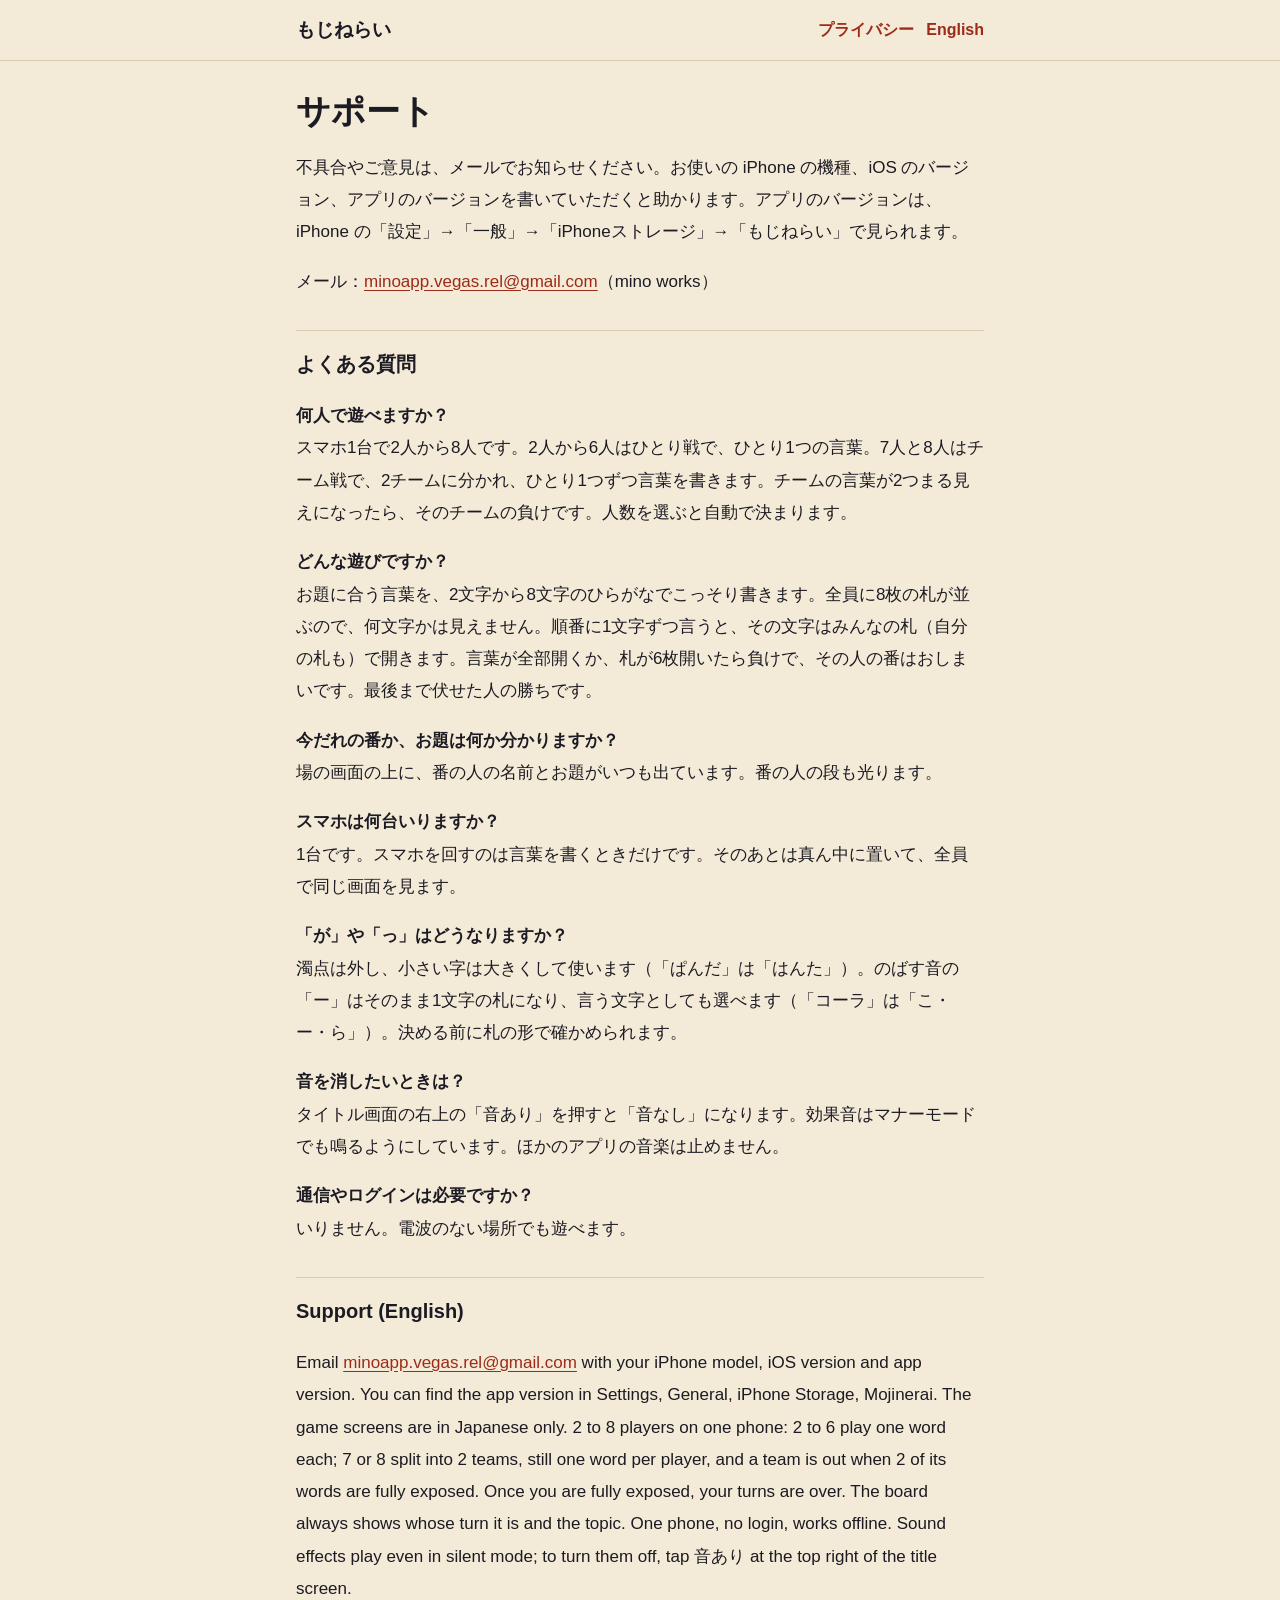
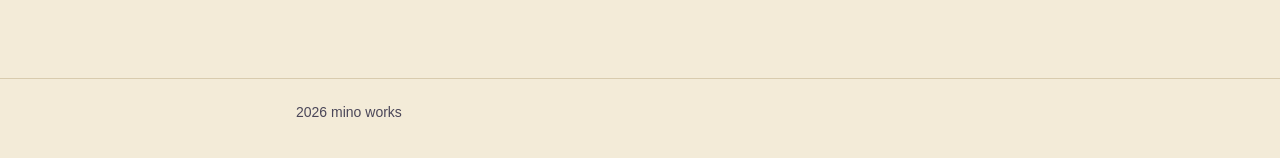
==== support.html @ c85c469d "Add files via upload" ====
<!doctype html>
<html lang="ja">
<head>
<meta charset="utf-8">
<meta name="viewport" content="width=device-width, initial-scale=1">
<title>サポート | もじねらい</title>
<meta name="description" content="アプリ「もじねらい」のお問い合わせ先とよくある質問。">
<link rel="stylesheet" href="style.css">
</head>
<body>
<header><div class="wrap"><a class="brand" href="./">もじねらい</a><nav><a href="./">プライバシー</a><a href="#en">English</a></nav></div></header>
<main><div class="wrap">
<h1>サポート</h1>
<p>不具合やご意見は、メールでお知らせください。お使いの iPhone の機種、iOS のバージョン、アプリのバージョンを書いていただくと助かります。アプリのバージョンは、iPhone の「設定」→「一般」→「iPhoneストレージ」→「もじねらい」で見られます。</p>
<p>メール：<a href="mailto:minoapp.vegas.rel@gmail.com">minoapp.vegas.rel@gmail.com</a>（mino works）</p>

<h2>よくある質問</h2>
<p><strong>何人で遊べますか？</strong><br>スマホ1台で2人から8人です。2人から6人はひとり戦で、ひとり1つの言葉。7人と8人はチーム戦で、2チームに分かれ、ひとり1つずつ言葉を書きます。チームの言葉が2つまる見えになったら、そのチームの負けです。人数を選ぶと自動で決まります。</p>
<p><strong>どんな遊びですか？</strong><br>お題に合う言葉を、2文字から8文字のひらがなでこっそり書きます。全員に8枚の札が並ぶので、何文字かは見えません。順番に1文字ずつ言うと、その文字はみんなの札（自分の札も）で開きます。言葉が全部開くか、札が6枚開いたら負けで、その人の番はおしまいです。最後まで伏せた人の勝ちです。</p>
<p><strong>今だれの番か、お題は何か分かりますか？</strong><br>場の画面の上に、番の人の名前とお題がいつも出ています。番の人の段も光ります。</p>
<p><strong>スマホは何台いりますか？</strong><br>1台です。スマホを回すのは言葉を書くときだけです。そのあとは真ん中に置いて、全員で同じ画面を見ます。</p>
<p><strong>「が」や「っ」はどうなりますか？</strong><br>濁点は外し、小さい字は大きくして使います（「ぱんだ」は「はんた」）。のばす音の「ー」はそのまま1文字の札になり、言う文字としても選べます（「コーラ」は「こ・ー・ら」）。決める前に札の形で確かめられます。</p>
<p><strong>音を消したいときは？</strong><br>タイトル画面の右上の「音あり」を押すと「音なし」になります。効果音はマナーモードでも鳴るようにしています。ほかのアプリの音楽は止めません。</p>
<p><strong>通信やログインは必要ですか？</strong><br>いりません。電波のない場所でも遊べます。</p>

<h2 id="en">Support (English)</h2>
<p>Email <a href="mailto:minoapp.vegas.rel@gmail.com">minoapp.vegas.rel@gmail.com</a> with your iPhone model, iOS version and app version. You can find the app version in Settings, General, iPhone Storage, Mojinerai. The game screens are in Japanese only. 2 to 8 players on one phone: 2 to 6 play one word each; 7 or 8 split into 2 teams, still one word per player, and a team is out when 2 of its words are fully exposed. Once you are fully exposed, your turns are over. The board always shows whose turn it is and the topic. One phone, no login, works offline. Sound effects play even in silent mode; to turn them off, tap 音あり at the top right of the title screen.</p>
</div></main>
<footer><div class="wrap">2026 mino works</div></footer>
</body>
</html>
---- style.css ----
:root{--bg:#12162A;--card:#1E2440;--ink:#F3EBD8;--sub:#A9B0CC;--line:#343C66;--accent:#F2C14E;color-scheme:dark light}
@media (prefers-color-scheme: light){:root:not([data-theme="dark"]){--bg:#F3EBD8;--card:#FFFFFF;--ink:#1C1A22;--sub:#4A4658;--line:#D8CBAE;--accent:#9E2A18}}
:root[data-theme="light"]{--bg:#F3EBD8;--card:#FFFFFF;--ink:#1C1A22;--sub:#4A4658;--line:#D8CBAE;--accent:#9E2A18}
*{box-sizing:border-box}html{-webkit-text-size-adjust:100%}
body{margin:0;background:var(--bg);color:var(--ink);font-family:"Hiragino Sans","Noto Sans JP","Yu Gothic",Meiryo,sans-serif;font-size:17px;line-height:1.9}
a{color:var(--accent);text-underline-offset:3px;word-break:break-all}
.wrap{max-width:720px;margin:0 auto;padding:0 16px}
header{border-bottom:1px solid var(--line)}header .wrap{display:flex;justify-content:space-between;align-items:center;min-height:60px;gap:12px}
.brand{color:var(--ink);text-decoration:none;font-weight:800;font-size:19px}nav a{font-weight:700;text-decoration:none;font-size:16px;margin-left:12px}
main{padding:24px 0 56px}h1{font-size:clamp(26px,6vw,34px);line-height:1.35;margin:4px 0 6px}
.date{color:var(--sub);font-size:15px}h2{font-size:20px;margin:32px 0 8px;padding-top:14px;border-top:1px solid var(--line)}
.summary{background:var(--card);border:1px solid var(--line);border-radius:16px;padding:14px 18px;font-weight:700}
footer{border-top:1px solid var(--line);padding:20px 0 32px;color:var(--sub);font-size:14px}
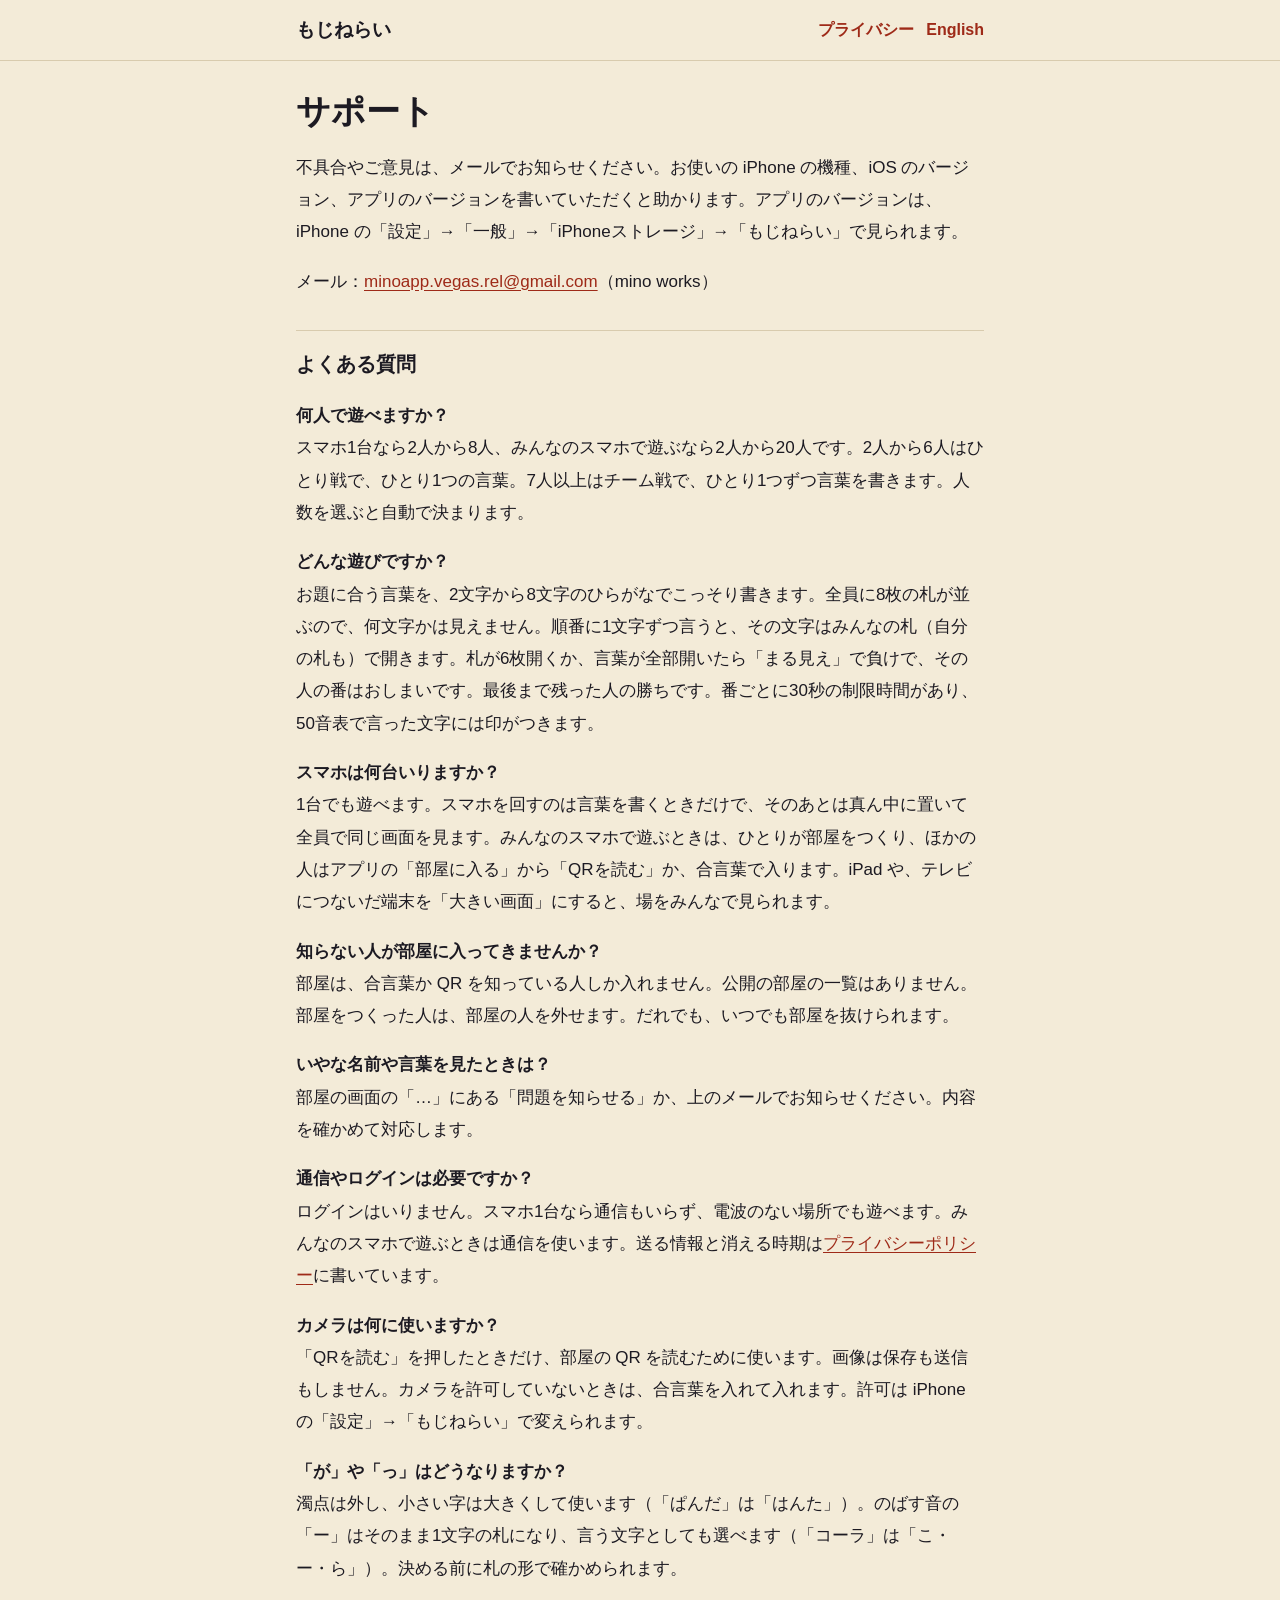
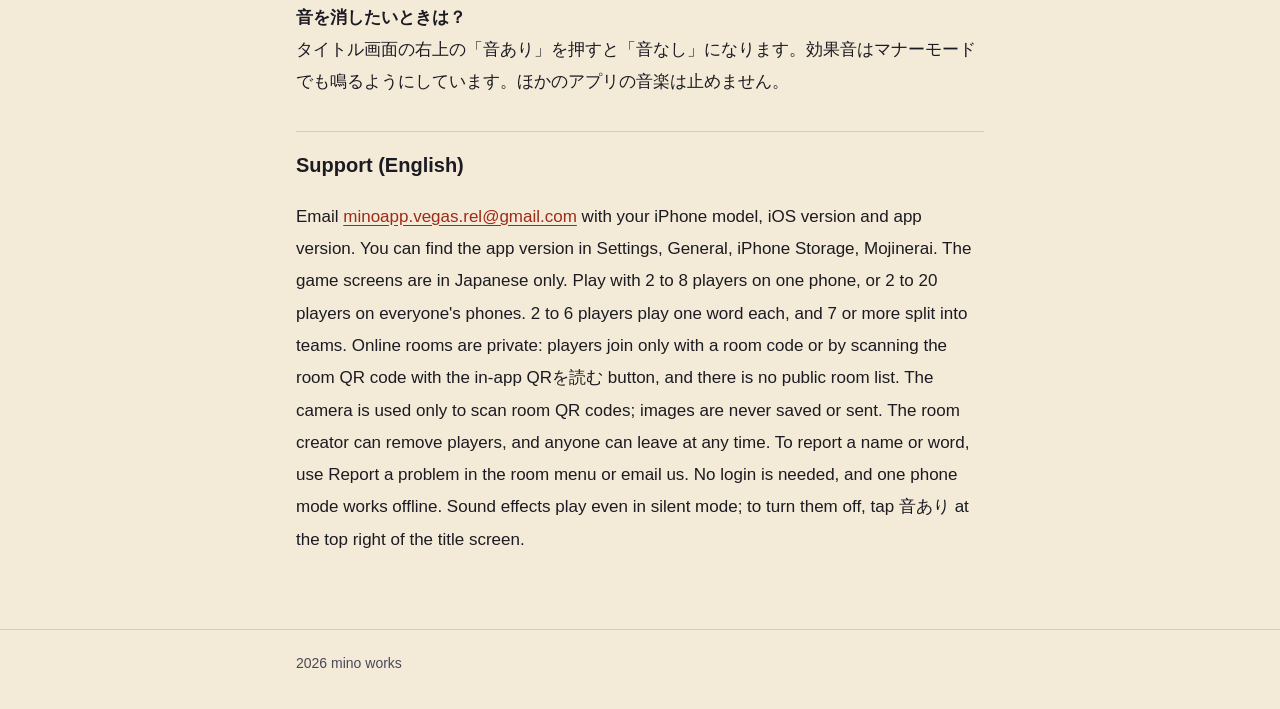
==== commit 7c92bbbe: "Add files via upload" ====
--- a/support.html
+++ b/support.html
@@ -15,16 +15,18 @@
 <p>メール：<a href="mailto:minoapp.vegas.rel@gmail.com">minoapp.vegas.rel@gmail.com</a>（mino works）</p>
 
 <h2>よくある質問</h2>
-<p><strong>何人で遊べますか？</strong><br>スマホ1台で2人から8人です。2人から6人はひとり戦で、ひとり1つの言葉。7人と8人はチーム戦で、2チームに分かれ、ひとり1つずつ言葉を書きます。チームの言葉が2つまる見えになったら、そのチームの負けです。人数を選ぶと自動で決まります。</p>
-<p><strong>どんな遊びですか？</strong><br>お題に合う言葉を、2文字から8文字のひらがなでこっそり書きます。全員に8枚の札が並ぶので、何文字かは見えません。順番に1文字ずつ言うと、その文字はみんなの札（自分の札も）で開きます。言葉が全部開くか、札が6枚開いたら負けで、その人の番はおしまいです。最後まで伏せた人の勝ちです。</p>
-<p><strong>今だれの番か、お題は何か分かりますか？</strong><br>場の画面の上に、番の人の名前とお題がいつも出ています。番の人の段も光ります。</p>
-<p><strong>スマホは何台いりますか？</strong><br>1台です。スマホを回すのは言葉を書くときだけです。そのあとは真ん中に置いて、全員で同じ画面を見ます。</p>
+<p><strong>何人で遊べますか？</strong><br>スマホ1台なら2人から8人、みんなのスマホで遊ぶなら2人から20人です。2人から6人はひとり戦で、ひとり1つの言葉。7人以上はチーム戦で、ひとり1つずつ言葉を書きます。人数を選ぶと自動で決まります。</p>
+<p><strong>どんな遊びですか？</strong><br>お題に合う言葉を、2文字から8文字のひらがなでこっそり書きます。全員に8枚の札が並ぶので、何文字かは見えません。順番に1文字ずつ言うと、その文字はみんなの札（自分の札も）で開きます。札が6枚開くか、言葉が全部開いたら「まる見え」で負けで、その人の番はおしまいです。最後まで残った人の勝ちです。番ごとに30秒の制限時間があり、50音表で言った文字には印がつきます。</p>
+<p><strong>スマホは何台いりますか？</strong><br>1台でも遊べます。スマホを回すのは言葉を書くときだけで、そのあとは真ん中に置いて全員で同じ画面を見ます。みんなのスマホで遊ぶときは、ひとりが部屋をつくり、ほかの人はアプリの「部屋に入る」から「QRを読む」か、合言葉で入ります。iPad や、テレビにつないだ端末を「大きい画面」にすると、場をみんなで見られます。</p>
+<p><strong>知らない人が部屋に入ってきませんか？</strong><br>部屋は、合言葉か QR を知っている人しか入れません。公開の部屋の一覧はありません。部屋をつくった人は、部屋の人を外せます。だれでも、いつでも部屋を抜けられます。</p>
+<p><strong>いやな名前や言葉を見たときは？</strong><br>部屋の画面の「…」にある「問題を知らせる」か、上のメールでお知らせください。内容を確かめて対応します。</p>
+<p><strong>通信やログインは必要ですか？</strong><br>ログインはいりません。スマホ1台なら通信もいらず、電波のない場所でも遊べます。みんなのスマホで遊ぶときは通信を使います。送る情報と消える時期は<a href="./">プライバシーポリシー</a>に書いています。</p>
+<p><strong>カメラは何に使いますか？</strong><br>「QRを読む」を押したときだけ、部屋の QR を読むために使います。画像は保存も送信もしません。カメラを許可していないときは、合言葉を入れて入れます。許可は iPhone の「設定」→「もじねらい」で変えられます。</p>
 <p><strong>「が」や「っ」はどうなりますか？</strong><br>濁点は外し、小さい字は大きくして使います（「ぱんだ」は「はんた」）。のばす音の「ー」はそのまま1文字の札になり、言う文字としても選べます（「コーラ」は「こ・ー・ら」）。決める前に札の形で確かめられます。</p>
 <p><strong>音を消したいときは？</strong><br>タイトル画面の右上の「音あり」を押すと「音なし」になります。効果音はマナーモードでも鳴るようにしています。ほかのアプリの音楽は止めません。</p>
-<p><strong>通信やログインは必要ですか？</strong><br>いりません。電波のない場所でも遊べます。</p>
 
 <h2 id="en">Support (English)</h2>
-<p>Email <a href="mailto:minoapp.vegas.rel@gmail.com">minoapp.vegas.rel@gmail.com</a> with your iPhone model, iOS version and app version. You can find the app version in Settings, General, iPhone Storage, Mojinerai. The game screens are in Japanese only. 2 to 8 players on one phone: 2 to 6 play one word each; 7 or 8 split into 2 teams, still one word per player, and a team is out when 2 of its words are fully exposed. Once you are fully exposed, your turns are over. The board always shows whose turn it is and the topic. One phone, no login, works offline. Sound effects play even in silent mode; to turn them off, tap 音あり at the top right of the title screen.</p>
+<p>Email <a href="mailto:minoapp.vegas.rel@gmail.com">minoapp.vegas.rel@gmail.com</a> with your iPhone model, iOS version and app version. You can find the app version in Settings, General, iPhone Storage, Mojinerai. The game screens are in Japanese only. Play with 2 to 8 players on one phone, or 2 to 20 players on everyone's phones. 2 to 6 players play one word each, and 7 or more split into teams. Online rooms are private: players join only with a room code or by scanning the room QR code with the in-app QRを読む button, and there is no public room list. The camera is used only to scan room QR codes; images are never saved or sent. The room creator can remove players, and anyone can leave at any time. To report a name or word, use Report a problem in the room menu or email us. No login is needed, and one phone mode works offline. Sound effects play even in silent mode; to turn them off, tap 音あり at the top right of the title screen.</p>
 </div></main>
 <footer><div class="wrap">2026 mino works</div></footer>
 </body>
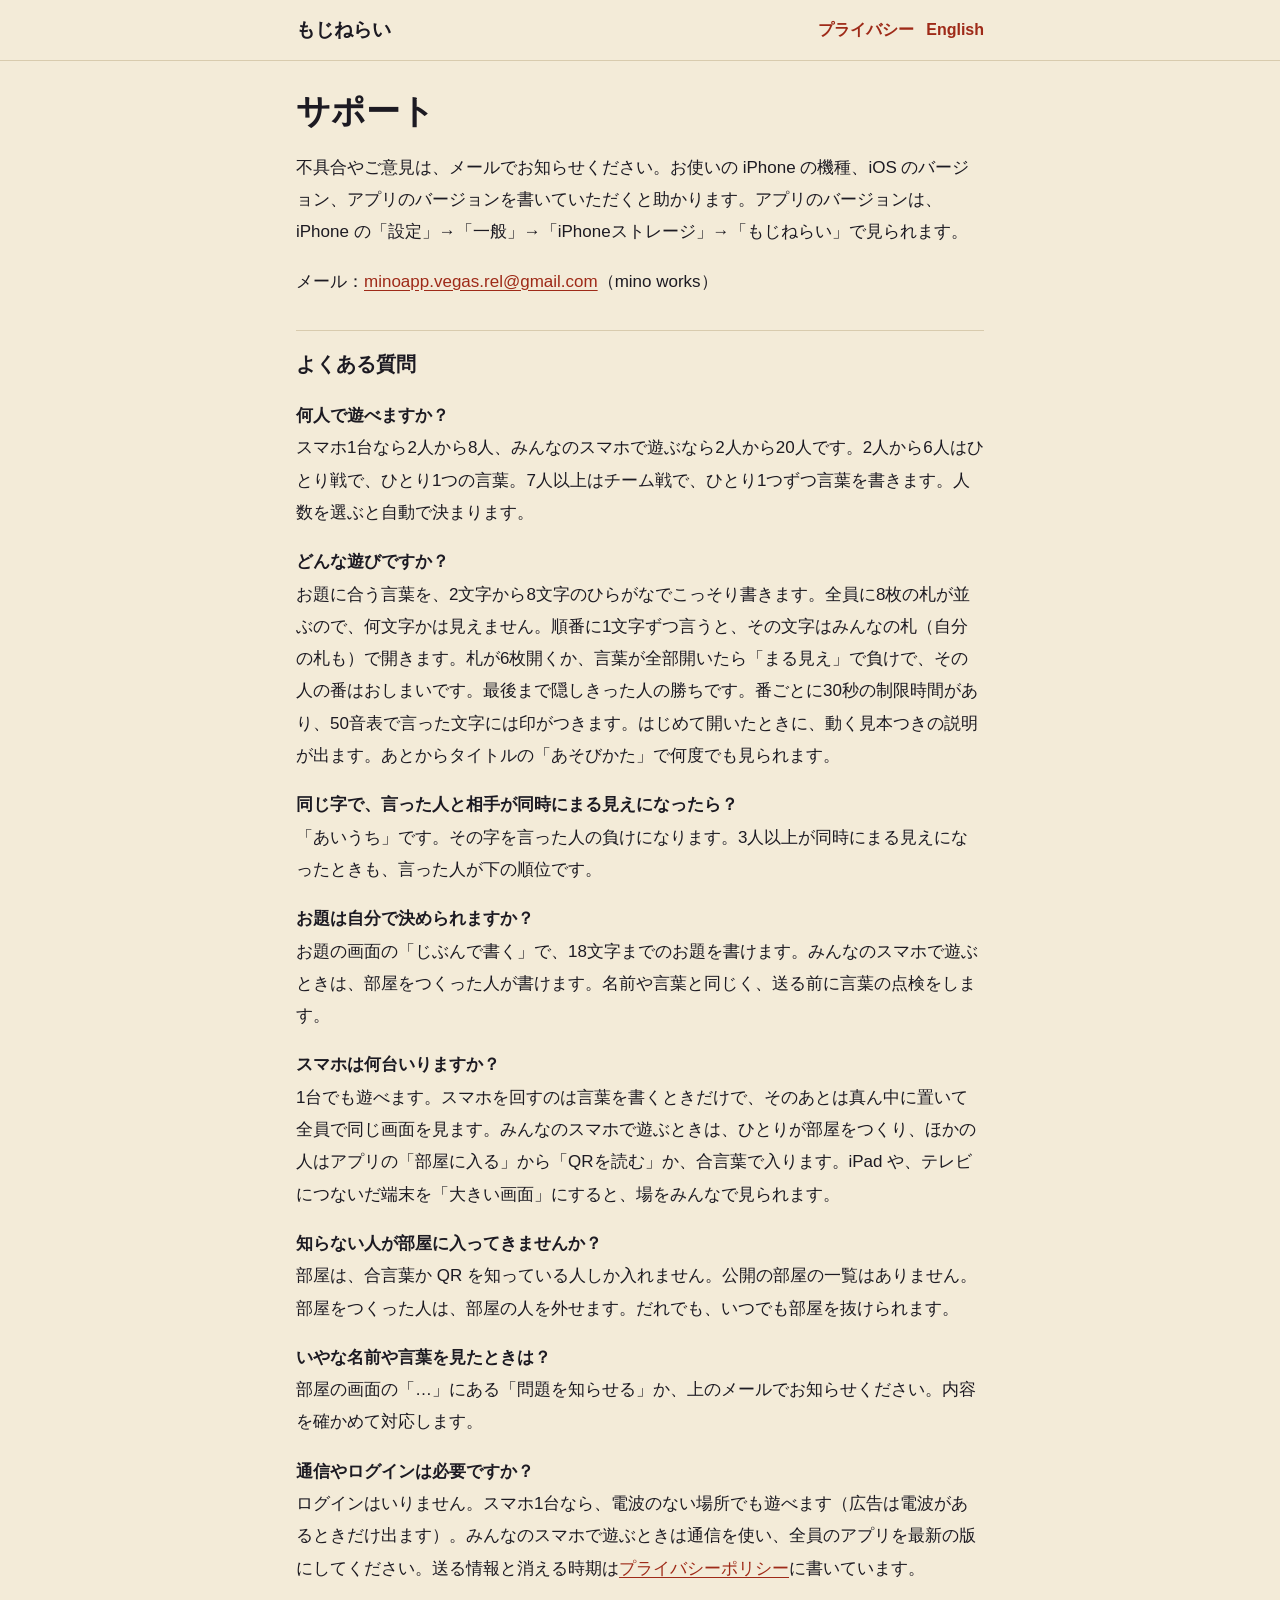
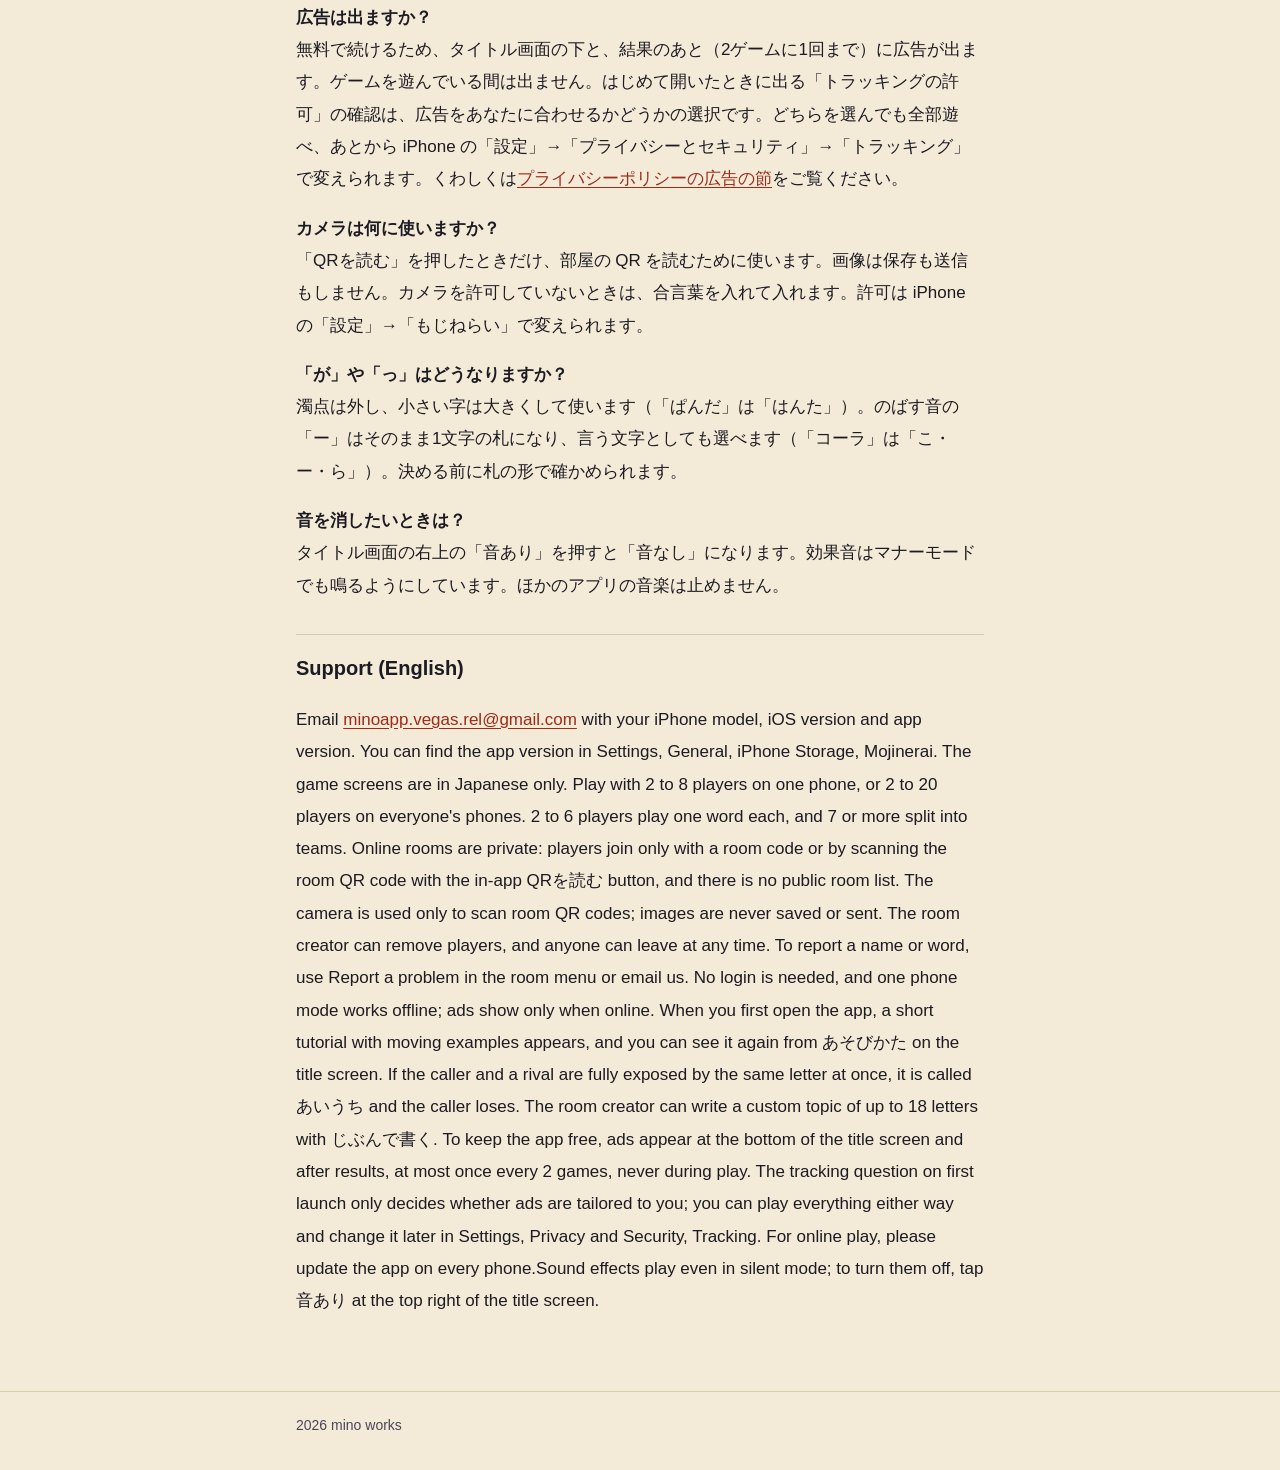
==== commit 7f60e257: "Add files via upload" ====
--- a/support.html
+++ b/support.html
@@ -16,17 +16,20 @@
 
 <h2>よくある質問</h2>
 <p><strong>何人で遊べますか？</strong><br>スマホ1台なら2人から8人、みんなのスマホで遊ぶなら2人から20人です。2人から6人はひとり戦で、ひとり1つの言葉。7人以上はチーム戦で、ひとり1つずつ言葉を書きます。人数を選ぶと自動で決まります。</p>
-<p><strong>どんな遊びですか？</strong><br>お題に合う言葉を、2文字から8文字のひらがなでこっそり書きます。全員に8枚の札が並ぶので、何文字かは見えません。順番に1文字ずつ言うと、その文字はみんなの札（自分の札も）で開きます。札が6枚開くか、言葉が全部開いたら「まる見え」で負けで、その人の番はおしまいです。最後まで残った人の勝ちです。番ごとに30秒の制限時間があり、50音表で言った文字には印がつきます。</p>
+<p><strong>どんな遊びですか？</strong><br>お題に合う言葉を、2文字から8文字のひらがなでこっそり書きます。全員に8枚の札が並ぶので、何文字かは見えません。順番に1文字ずつ言うと、その文字はみんなの札（自分の札も）で開きます。札が6枚開くか、言葉が全部開いたら「まる見え」で負けで、その人の番はおしまいです。最後まで隠しきった人の勝ちです。番ごとに30秒の制限時間があり、50音表で言った文字には印がつきます。はじめて開いたときに、動く見本つきの説明が出ます。あとからタイトルの「あそびかた」で何度でも見られます。</p>
+<p><strong>同じ字で、言った人と相手が同時にまる見えになったら？</strong><br>「あいうち」です。その字を言った人の負けになります。3人以上が同時にまる見えになったときも、言った人が下の順位です。</p>
+<p><strong>お題は自分で決められますか？</strong><br>お題の画面の「じぶんで書く」で、18文字までのお題を書けます。みんなのスマホで遊ぶときは、部屋をつくった人が書けます。名前や言葉と同じく、送る前に言葉の点検をします。</p>
 <p><strong>スマホは何台いりますか？</strong><br>1台でも遊べます。スマホを回すのは言葉を書くときだけで、そのあとは真ん中に置いて全員で同じ画面を見ます。みんなのスマホで遊ぶときは、ひとりが部屋をつくり、ほかの人はアプリの「部屋に入る」から「QRを読む」か、合言葉で入ります。iPad や、テレビにつないだ端末を「大きい画面」にすると、場をみんなで見られます。</p>
 <p><strong>知らない人が部屋に入ってきませんか？</strong><br>部屋は、合言葉か QR を知っている人しか入れません。公開の部屋の一覧はありません。部屋をつくった人は、部屋の人を外せます。だれでも、いつでも部屋を抜けられます。</p>
 <p><strong>いやな名前や言葉を見たときは？</strong><br>部屋の画面の「…」にある「問題を知らせる」か、上のメールでお知らせください。内容を確かめて対応します。</p>
-<p><strong>通信やログインは必要ですか？</strong><br>ログインはいりません。スマホ1台なら通信もいらず、電波のない場所でも遊べます。みんなのスマホで遊ぶときは通信を使います。送る情報と消える時期は<a href="./">プライバシーポリシー</a>に書いています。</p>
+<p><strong>通信やログインは必要ですか？</strong><br>ログインはいりません。スマホ1台なら、電波のない場所でも遊べます（広告は電波があるときだけ出ます）。みんなのスマホで遊ぶときは通信を使い、全員のアプリを最新の版にしてください。送る情報と消える時期は<a href="./">プライバシーポリシー</a>に書いています。</p>
+<p><strong>広告は出ますか？</strong><br>無料で続けるため、タイトル画面の下と、結果のあと（2ゲームに1回まで）に広告が出ます。ゲームを遊んでいる間は出ません。はじめて開いたときに出る「トラッキングの許可」の確認は、広告をあなたに合わせるかどうかの選択です。どちらを選んでも全部遊べ、あとから iPhone の「設定」→「プライバシーとセキュリティ」→「トラッキング」で変えられます。くわしくは<a href="./#ads">プライバシーポリシーの広告の節</a>をご覧ください。</p>
 <p><strong>カメラは何に使いますか？</strong><br>「QRを読む」を押したときだけ、部屋の QR を読むために使います。画像は保存も送信もしません。カメラを許可していないときは、合言葉を入れて入れます。許可は iPhone の「設定」→「もじねらい」で変えられます。</p>
 <p><strong>「が」や「っ」はどうなりますか？</strong><br>濁点は外し、小さい字は大きくして使います（「ぱんだ」は「はんた」）。のばす音の「ー」はそのまま1文字の札になり、言う文字としても選べます（「コーラ」は「こ・ー・ら」）。決める前に札の形で確かめられます。</p>
 <p><strong>音を消したいときは？</strong><br>タイトル画面の右上の「音あり」を押すと「音なし」になります。効果音はマナーモードでも鳴るようにしています。ほかのアプリの音楽は止めません。</p>
 
 <h2 id="en">Support (English)</h2>
-<p>Email <a href="mailto:minoapp.vegas.rel@gmail.com">minoapp.vegas.rel@gmail.com</a> with your iPhone model, iOS version and app version. You can find the app version in Settings, General, iPhone Storage, Mojinerai. The game screens are in Japanese only. Play with 2 to 8 players on one phone, or 2 to 20 players on everyone's phones. 2 to 6 players play one word each, and 7 or more split into teams. Online rooms are private: players join only with a room code or by scanning the room QR code with the in-app QRを読む button, and there is no public room list. The camera is used only to scan room QR codes; images are never saved or sent. The room creator can remove players, and anyone can leave at any time. To report a name or word, use Report a problem in the room menu or email us. No login is needed, and one phone mode works offline. Sound effects play even in silent mode; to turn them off, tap 音あり at the top right of the title screen.</p>
+<p>Email <a href="mailto:minoapp.vegas.rel@gmail.com">minoapp.vegas.rel@gmail.com</a> with your iPhone model, iOS version and app version. You can find the app version in Settings, General, iPhone Storage, Mojinerai. The game screens are in Japanese only. Play with 2 to 8 players on one phone, or 2 to 20 players on everyone's phones. 2 to 6 players play one word each, and 7 or more split into teams. Online rooms are private: players join only with a room code or by scanning the room QR code with the in-app QRを読む button, and there is no public room list. The camera is used only to scan room QR codes; images are never saved or sent. The room creator can remove players, and anyone can leave at any time. To report a name or word, use Report a problem in the room menu or email us. No login is needed, and one phone mode works offline; ads show only when online. When you first open the app, a short tutorial with moving examples appears, and you can see it again from あそびかた on the title screen. If the caller and a rival are fully exposed by the same letter at once, it is called あいうち and the caller loses. The room creator can write a custom topic of up to 18 letters with じぶんで書く. To keep the app free, ads appear at the bottom of the title screen and after results, at most once every 2 games, never during play. The tracking question on first launch only decides whether ads are tailored to you; you can play everything either way and change it later in Settings, Privacy and Security, Tracking. For online play, please update the app on every phone.Sound effects play even in silent mode; to turn them off, tap 音あり at the top right of the title screen.</p>
 </div></main>
 <footer><div class="wrap">2026 mino works</div></footer>
 </body>
